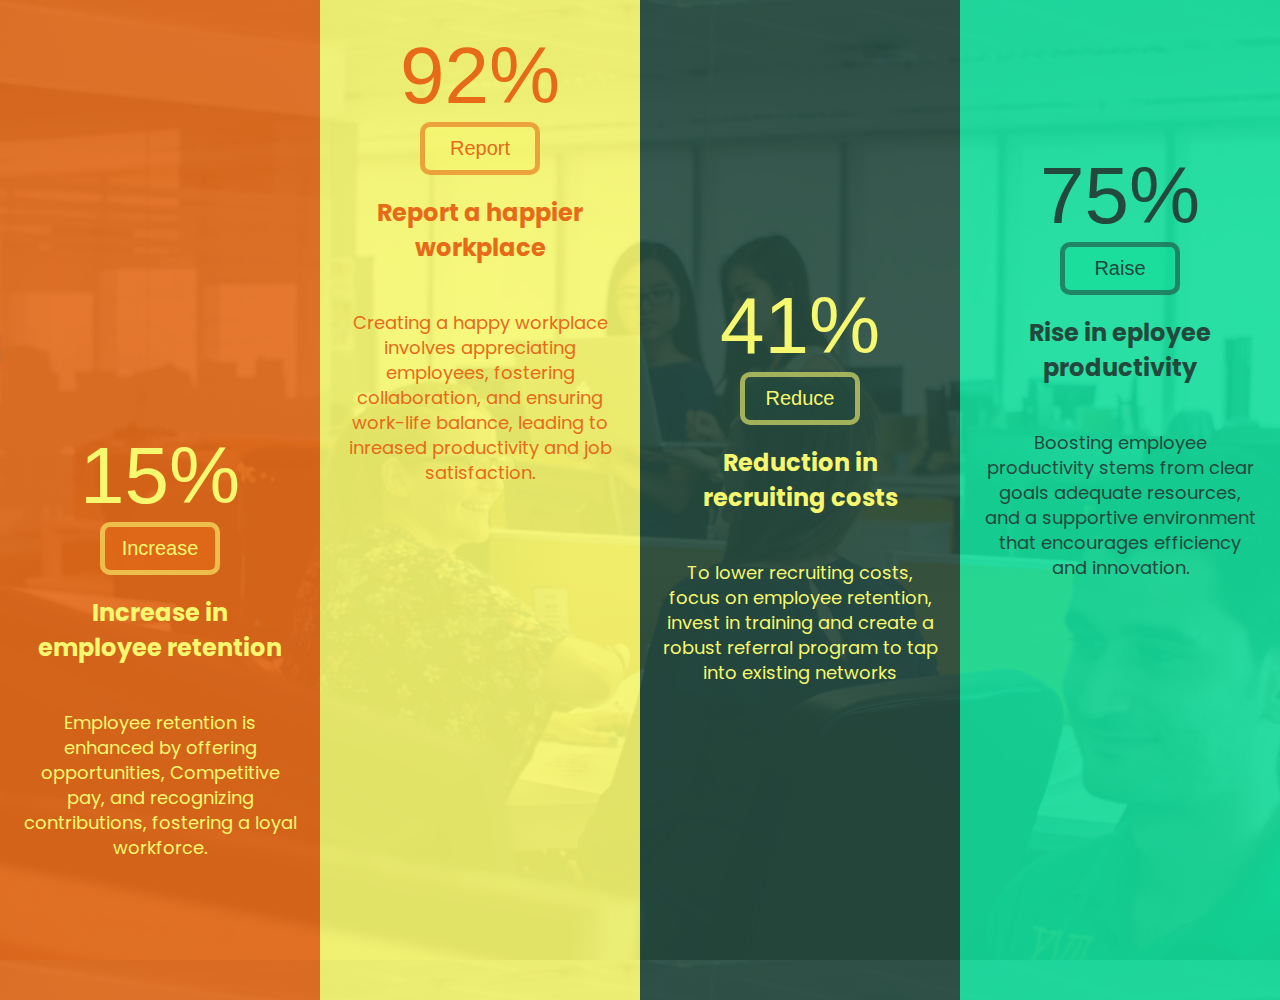
==== index.html @ b314d59e "color widget fix" ====
<!DOCTYPE html>
<html lang="en">
  <head>
    <meta charset="UTF-8" />
    <meta name="viewport" content="width=device-width, initial-scale=1.0" />
    <title>Document</title>
    <link rel="preconnect" href="https://fonts.googleapis.com" />
    <link rel="preconnect" href="https://fonts.gstatic.com" crossorigin />
    <link
      href="https://fonts.googleapis.com/css2?family=Poppins:wght@100;300;400;500&display=swap"
      rel="stylesheet"
    />
    <link rel="stylesheet" href="index.css" />
    <link rel="stylesheet" href="orange-annimation.css" />
  </head>
  <body>
    <div class="widget-container">
      <div class="orange-widget widget-color">
        <div class="texts">
          <h1>15%</h1>
          <button
            onclick="location.href='orange.html'"
            class="orange-btn color-btn"
          >
            Increase
          </button>
          <br />
          <h2>Increase in <br />employee retention</h2>
          <br />
          <p>
            Employee retention is enhanced by offering opportunities,
            Competitive pay, and recognizing contributions, fostering a loyal
            workforce.
          </p>
        </div>
      </div>
      <div class="yellow-widget widget-color">
        <div class="texts">
          <h1>92%</h1>
          <button
            onclick="location.href='yellow.html'"
            class="yellow-btn color-btn"
          >
            Report
          </button>
          <br />
          <h2>Report a happier <br />workplace</h2>
          <br />
          <p>
            Creating a happy workplace involves appreciating employees,
            fostering collaboration, and ensuring work-life balance, leading to
            inreased productivity and job satisfaction.
          </p>
        </div>
      </div>
      <div class="green-widget widget-color">
        <div class="texts">
          <h1>41%</h1>
          <button
            onclick="location.href='green.html'"
            class="green-btn color-btn"
          >
            Reduce
          </button>
          <br />
          <h2>Reduction in <br />recruiting costs</h2>
          <br />
          <p>
            To lower recruiting costs, focus on employee retention, invest in
            training and create a robust referral program to tap into existing
            networks
          </p>
        </div>
      </div>
      <div class="lemon-widget widget-color">
        <div class="texts">
          <h1>75%</h1>
          <button
            onclick="location.href='lemon.html'"
            class="lemon-btn color-btn"
          >
            Raise
          </button>
          <br />
          <h2>Rise in eployee <br />productivity</h2>
          <br />
          <p>
            Boosting employee productivity stems from clear goals adequate
            resources, and a supportive environment that encourages efficiency
            and innovation.
          </p>
        </div>
      </div>
    </div>
  </body>
</html>
---- index.css ----
body {
  overflow-x: hidden;
  padding: 0;
  margin: 0;
  font-family: Poppins; 
  background-image: url(src/mimi-thian--VHQ0cw2euA-unsplash.jpg);
  background-size: cover;
  background-repeat: no-repeat;
  height: 100vh;
}

.widget-container {
  justify-content: center;
  text-align: center;
  height: 1000px;
  display: flex;
  width: 100%;
}

.widget-container .orange-widget {
  width: 25%;
  color: rgb(246, 248, 111);
  background-color: rgb(230, 106, 24, 0.9);
}

.orange-widget .texts {
  margin-top: 430px;
}

.widget-container .yellow-widget {
  width: 25%;
  color: rgb(230, 106, 24);
  background-color: rgb(246, 248, 111, 0.9);
}

.yellow-widget .texts {
  margin-top: 30px;
}

.green-widget .texts {
  margin-top: 280px;
}

.widget-container .green-widget {
  width: 25%;
  color: rgb(246, 248, 111);
  background-color: rgba(35, 73, 61, 0.9);
}

.lemon-widget .texts {
  margin-top: 150px;
}

.widget-container .lemon-widget {
  width: 25%;
  color: rgb(35, 73, 61);
  background-color: rgb(19, 221, 154, 0.9);
}

.widget-container .texts {
  text-align: center;
  /* padding: 30px; */
}

.widget-container .texts p {
  padding: 20px;
}

.widget-container .texts button {
  margin-bottom: 20px;
}

.widget-container .widget-color .texts h1 {
  margin: 0;
  font-family: Arial, Helvetica, sans-serif;
  font-weight: 300;
}

.orange-widget .texts h1 {
  margin-top: 50px;
}

.widget-container .widget-color .texts h2 {
  margin-bottom: 0;
}

.widget-container .widget-color .texts p {
  margin: 0;
  font-size: 18px;
  line-height: 25px;
}

.widget-container h1 {
  font-size: 150px;
}

.color-btn {
  padding: 10px;
  width: 120px;
  border-radius: 10px;
}

.orange-btn {
  font-size: 20px;
  background-color: rgb(230, 106, 24, 0.6);
  color: rgb(246, 248, 111);
  border: 5px solid rgb(246, 248, 111, 0.6);
} 

.orange-btn:hover {
  background-color: rgb(246, 248, 111);
  color: rgb(230, 106, 24);
  border: 5px solid rgb(230, 106, 24);
}

.yellow-btn {
  /* margin-top: 30px; */
  font-size: 20px;
  background-color: rgb(246, 248, 111, 0.6);
  color: rgb(230, 106, 24);
  border: 5px solid rgb(230, 106, 24, 0.6);
}

.yellow-btn:hover {
  background-color: rgb(230, 106, 24);
  color: rgb(246, 248, 111);
  border: 5px solid rgb(246, 248, 111);
}

.green-btn {
  font-size: 20px;
  background-color: rgb(35, 73, 61, 0.6);
  color: rgb(246, 248, 111);
  border: 5px solid rgb(246, 248, 111, 0.6);
}

.green-btn:hover {
  background-color: rgb(246, 248, 111);
  color: rgb(35, 73, 61);
  border: 5px solid rgb(35, 73, 61);
}

.lemon-btn {
  font-size: 20px;
  background-color: rgb(19, 221, 154, 0.6);
  color: rgb(35, 73, 61);
  border: 5px solid rgb(35, 73, 61, 0.6);
  /* margin-top: 30px; */
}

.lemon-btn:hover {
  background-color: rgb(35, 73, 61);
  color: rgb(19, 221, 154);
  border: 5px solid rgb(19, 221, 154);
}

@media (max-width: 700px) {
  body {
    background-image: url(src/mimi-thian--VHQ0cw2euA-unsplash.jpg);
    background-size: cover;
    background-repeat: repeat;
    height: 100vh;
  }

  .widget-container {
    height: 1050px;
  }

  .widget-container h1 {
    display: none;
    font-size: 30px;
  }
}

@media (max-width: 759px) {
  body {
    background-image: url(src/mimi-thian--VHQ0cw2euA-unsplash.jpg);
    background-size: cover;
    background-repeat: repeat;
    height: 100vh;
  }

  .widget-container {
    height: 1050px;
  }

  .widget-container h1 {
    display: none;
  }

  .widget-container h2 {
    margin: 0;
    text-align: center;
    font-size: 20px;
  }

  .widget-container button {
    text-align: center;
    align-items: center;
    justify-content: center;
  }


}

@media (max-width: 1300px) {
  body {
    background-image: url(src/mimi-thian--VHQ0cw2euA-unsplash.jpg);
    background-size: cover;
    background-repeat: repeat;
    height: 100vh;
  }

  .widget-container .widget-color .texts h1 {
    font-size: 80px;
  }
}

@media (max-width: 450px) {
  .widget-container .widget-color {
    text-align: center;
  }

  .widget-container .widget-color .texts {
    display: flex;
    align-items: center;

  }

  .widget-container .widget-color .texts h2 {
    font-size: 20px;
  }

}
---- orange-annimation.css ----
/* .icon {
  height: 30px;
  width: 30px;
 } */

 :root {
  --white: #FFF;
  --gray: #363638;
  --gray-mid: #9D9D9D;
  --gray-dark: #3e3e3e;
  --gray-hover: #F7F7F7;
  --body-background: #1F192D;
  --primary: #5f447c;
  --primary-border: #42375d;
  --text: #CEC0E0;
  --widget-background: #52315f;
}

/* body {
  font-family: Poppins;
  display: flex;
  justify-content: center;
  align-items: center;
  height: 100hv;
  padding: 16px;
  background-color: var(--body-background);
} */

* {
  margin: 0;
  padding: 0;
  box-sizing: border-box;
}

.tabs-container {
  font-family: Poppins;
  padding: 16px;
  width: 100%;
  height: 100%;
  max-height: 500px;
  min-height: 200px;
  max-width: 700px;
  min-width: 320px;
  display: flex;
  margin: 10px;
  border-radius: 16px;
  background-color: rgb(246, 248, 111, 0.3);
  border: 9px solid rgb(230, 106, 24, 0.7);
}

.tab-content-wrapper {
  overflow-y: hidden;
  overflow-x: auto;
  height: 450px;
  transition: all 0.45s ease-in-out;
  padding: 0 16px;
}

.tab-content h2 {
  color: rgb(246, 248, 111);
  font-size: 1.2rem;
  font-weight: 600;
  margin-top: 0;
  margin-bottom: 12px;
}

.tab-content {
  font-size: 0.8rem;
  min-height: 450px;
  min-width: 240px;
  color: var(--white);
  overflow-x: auto;
  transition: all 0.45s ease-in-out;
}

.tab-content img {
  border-radius: 15px;
  width: 100%;
  height: auto;
  margin-top: 16px;
}

.tab-content p {
  color: rgb(246, 248, 111);
  font-size: 17px;
}


.tabs {
  position: relative;
  display: flex;
  flex-direction: column;
  border-right: none;
  list-style-type: none;
  padding-right: 16px;
  gap: 12px;
}

.tabs a {
  position: relative;
  display: flex;
  text-decoration: none;
  width: 100%;
  font-size: 14px;
  font-weight: 600;
  text-align: left;
  border-radius: 8px;
  justify-content: start;
  padding: 12px;
  align-items: center;
  gap: 8px;
  background-color: rgb(230, 106, 24, 0.7);
  color: rgb(246, 248, 111);
  user-select: none;
  border: 1px solid transparent;
  transition: all 0.45s ease-out;
}

.tabs a img {
  height: 30px;
  width: 30px;
  color: white;
  fill: white;
}

.tabs .active,
.tabs a:hover {
  color: black;
  outline: none;
  background-color: rgb(246, 248, 111);
  /* border: 1px solid var(--primary-border); */
}

.tabs a svg {
  stroke: var(--white);
}

.tabs .active svg {
  stroke: var(--white);
}

.tabs a:hover svg {
  stroke: var(--white);
}
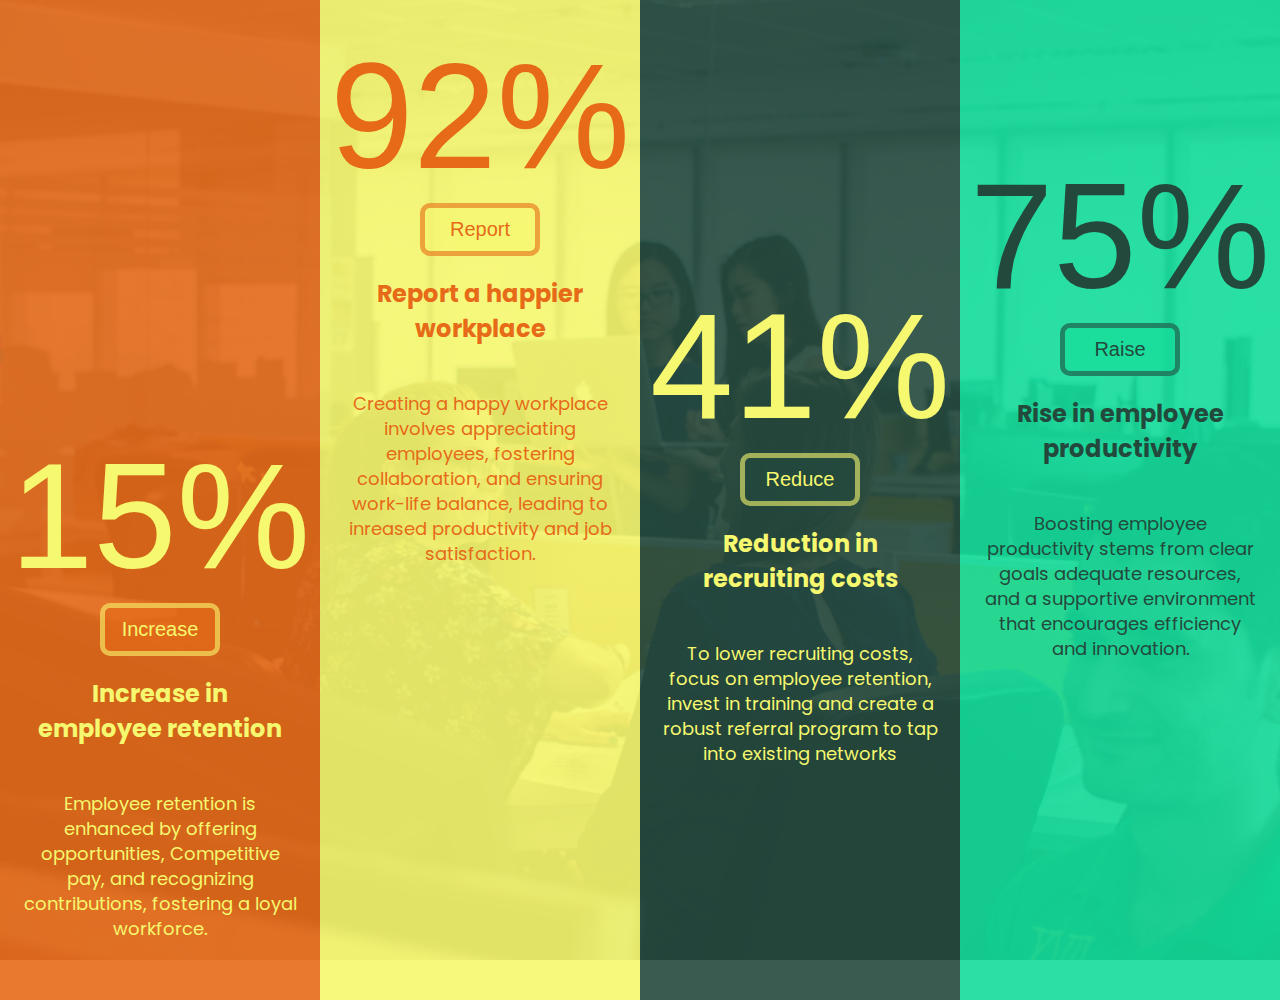
==== commit b147da6d: "fix" ====
--- a/index.html
+++ b/index.html
@@ -3,7 +3,7 @@
   <head>
     <meta charset="UTF-8" />
     <meta name="viewport" content="width=device-width, initial-scale=1.0" />
-    <title>Document</title>
+    <title>Color-Site</title>
     <link rel="preconnect" href="https://fonts.googleapis.com" />
     <link rel="preconnect" href="https://fonts.gstatic.com" crossorigin />
     <link
@@ -82,7 +82,7 @@
             Raise
           </button>
           <br />
-          <h2>Rise in eployee <br />productivity</h2>
+          <h2>Rise in employee <br />productivity</h2>
           <br />
           <p>
             Boosting employee productivity stems from clear goals adequate
--- a/index.css
+++ b/index.css
@@ -2,7 +2,7 @@
   overflow-x: hidden;
   padding: 0;
   margin: 0;
-  font-family: Poppins; 
+  font-family: Poppins;
   background-image: url(src/mimi-thian--VHQ0cw2euA-unsplash.jpg);
   background-size: cover;
   background-repeat: no-repeat;
@@ -105,7 +105,7 @@
   background-color: rgb(230, 106, 24, 0.6);
   color: rgb(246, 248, 111);
   border: 5px solid rgb(246, 248, 111, 0.6);
-} 
+}
 
 .orange-btn:hover {
   background-color: rgb(246, 248, 111);
@@ -152,24 +152,6 @@
   background-color: rgb(35, 73, 61);
   color: rgb(19, 221, 154);
   border: 5px solid rgb(19, 221, 154);
-}
-
-@media (max-width: 700px) {
-  body {
-    background-image: url(src/mimi-thian--VHQ0cw2euA-unsplash.jpg);
-    background-size: cover;
-    background-repeat: repeat;
-    height: 100vh;
-  }
-
-  .widget-container {
-    height: 1050px;
-  }
-
-  .widget-container h1 {
-    display: none;
-    font-size: 30px;
-  }
 }
 
 @media (max-width: 759px) {
@@ -181,29 +163,35 @@
   }
 
   .widget-container {
-    height: 1050px;
+    height: 1000px;
   }
 
   .widget-container h1 {
-    display: none;
-  }
-
-  .widget-container h2 {
-    margin: 0;
-    text-align: center;
-    font-size: 20px;
-  }
-
-  .widget-container button {
+    font-size: 30px;
+  }
+
+  .widget-container .widget-color .texts h2 {
+    margin: 0;
+    text-align: center;
+    font-size: 15px;
+  }
+
+  .widget-container .widget-color .texts p {
+    margin: 0;
+    text-align: center;
+    font-size: 10px;
+  }
+
+  .widget-container .widget-color .texts button {
     text-align: center;
     align-items: center;
     justify-content: center;
-  }
-
-
-}
-
-@media (max-width: 1300px) {
+    font-size: 15px;
+    width: auto;
+  }
+}
+
+@media (max-width: 375px) {
   body {
     background-image: url(src/mimi-thian--VHQ0cw2euA-unsplash.jpg);
     background-size: cover;
@@ -211,24 +199,31 @@
     height: 100vh;
   }
 
-  .widget-container .widget-color .texts h1 {
-    font-size: 80px;
-  }
-}
-
-@media (max-width: 450px) {
-  .widget-container .widget-color {
-    text-align: center;
-  }
-
-  .widget-container .widget-color .texts {
-    display: flex;
+  .widget-container {
+    height: 900px;
+  }
+
+  .widget-container h1 {
+    font-size: 30px;
+  }
+
+  .widget-container .widget-color .texts h2 {
+    margin: 0;
+    text-align: center;
+    font-size: 13px;
+  }
+
+  .widget-container .widget-color .texts p {
+    margin: 0;
+    text-align: center;
+    font-size: 10px;
+  }
+
+  .widget-container .widget-color .texts button {
+    text-align: center;
     align-items: center;
-
-  }
-
-  .widget-container .widget-color .texts h2 {
-    font-size: 20px;
-  }
-
-}+    justify-content: center;
+    font-size: 15px;
+    width: auto;
+  }
+}
